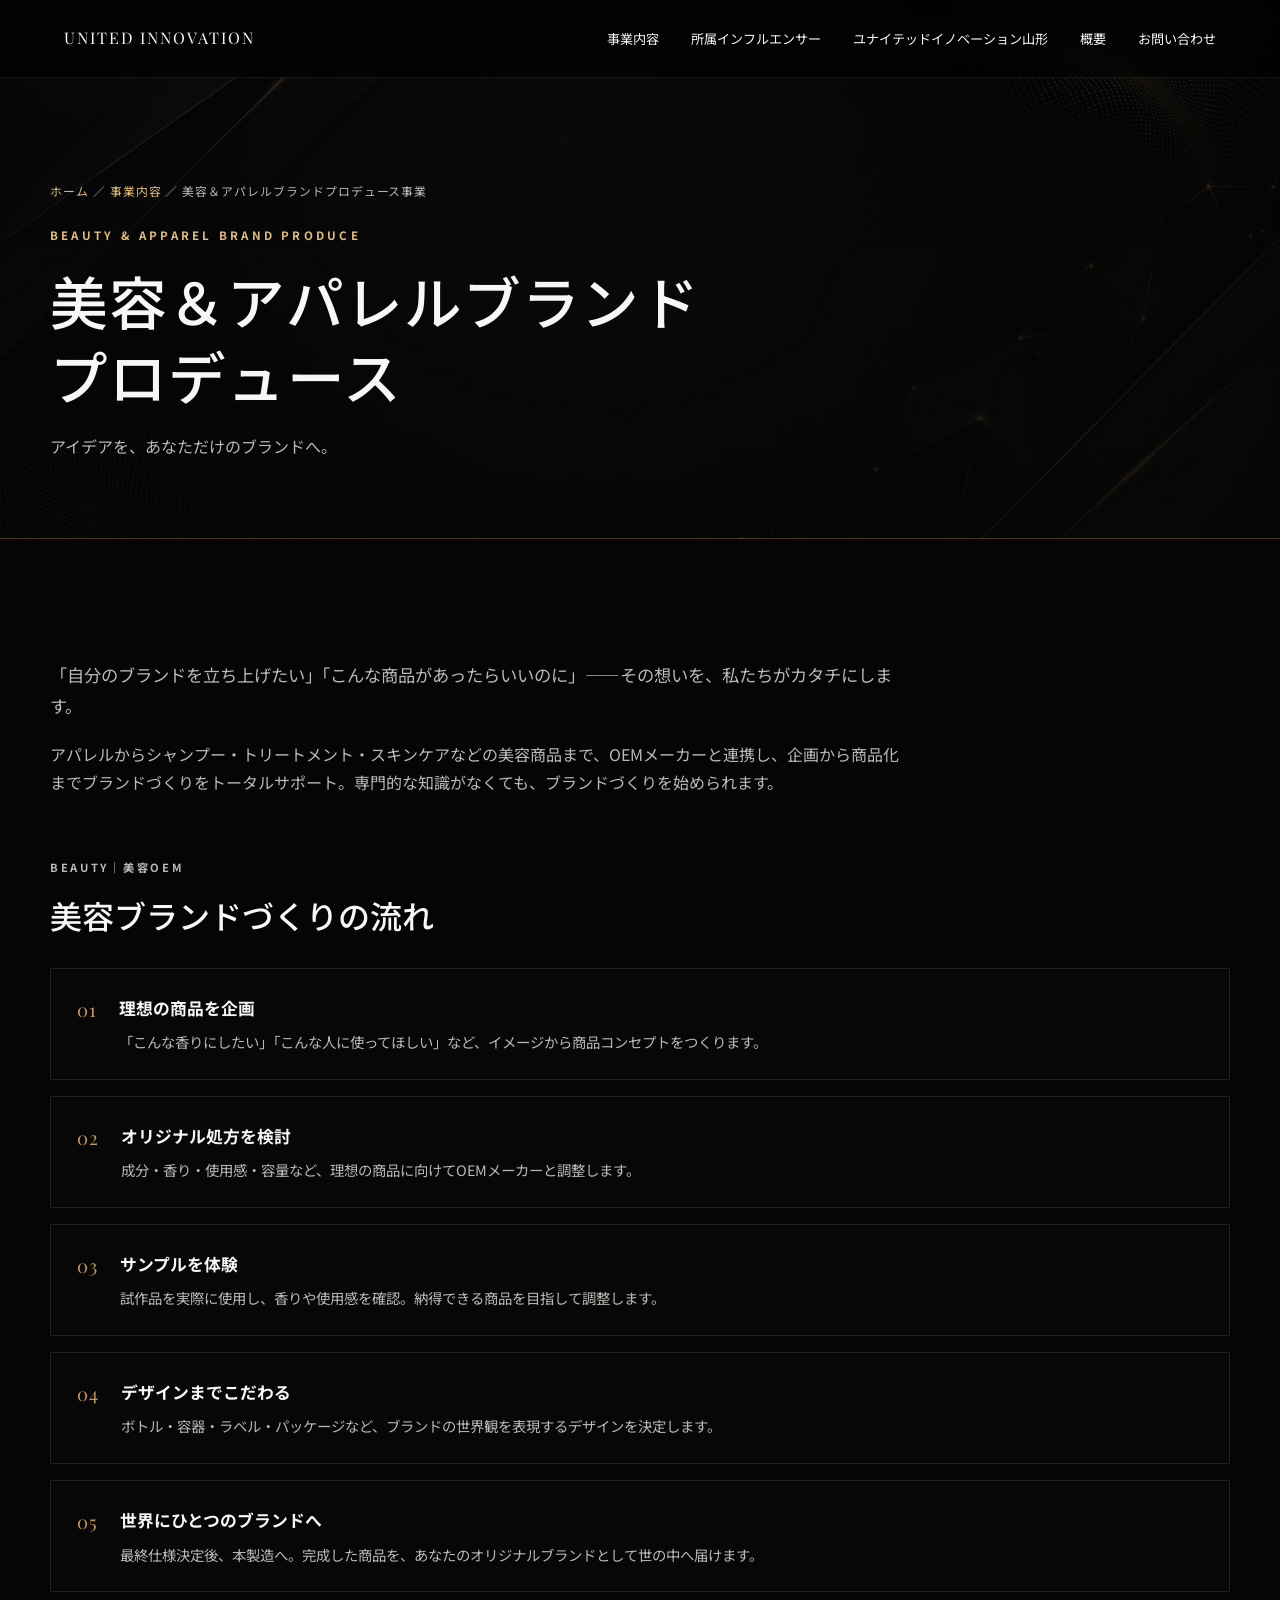
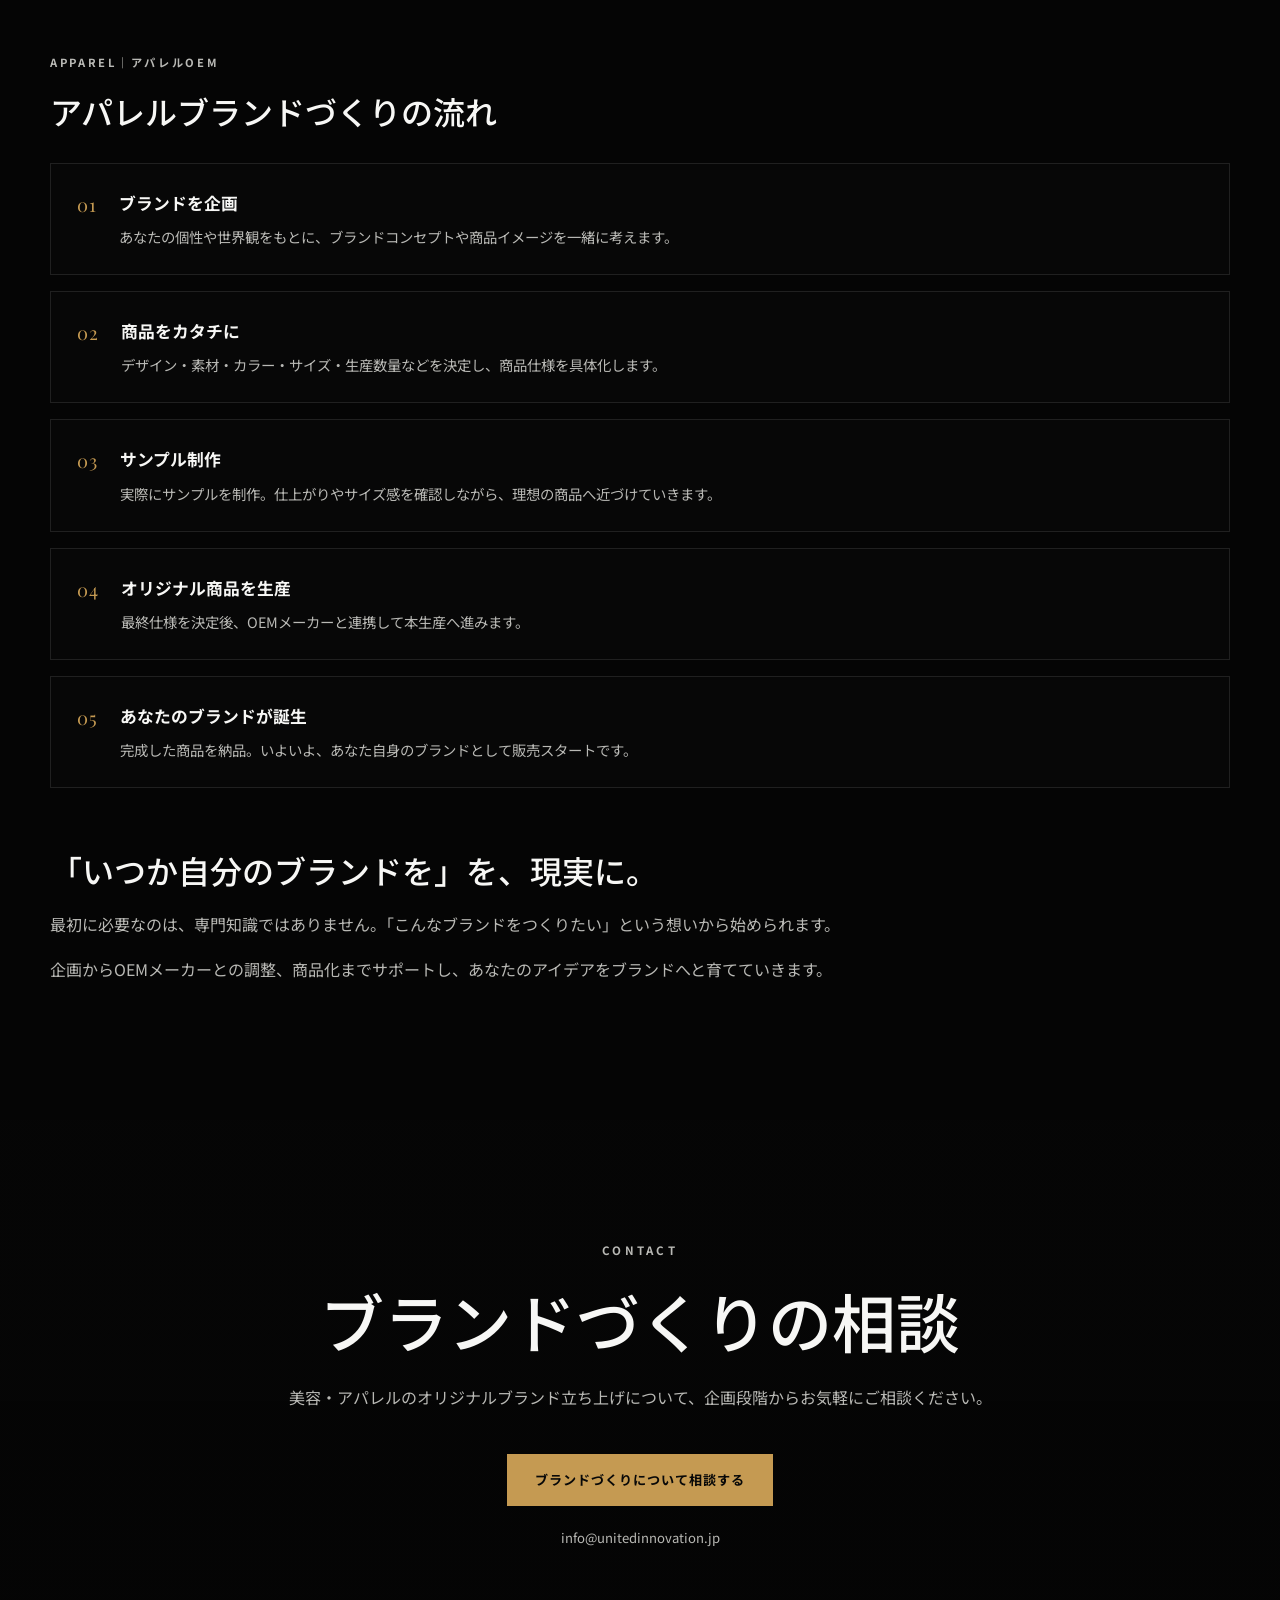
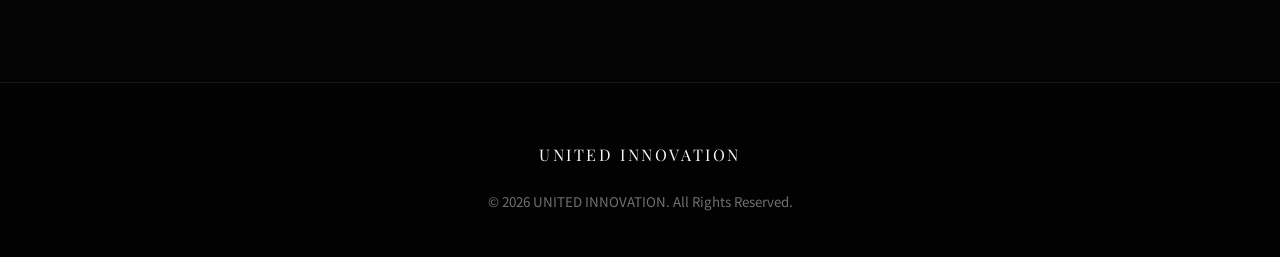
==== beauty-apparel.html @ d62bccb6 "feat: グループ体制へ再構成し6事業＋山形の詳細ページを追加 - メインページの事業を指定順に再構成(プロダクション/養成所/イベント/ビジネス/IT/美容&アパレル) - 各事業から詳細ページへ" ====
<!DOCTYPE html>
<html lang="ja">
<head>
  <meta charset="UTF-8" />
  <meta name="viewport" content="width=device-width, initial-scale=1.0" />
  <meta name="description" content="美容＆アパレルブランドプロデュース事業｜アパレルからシャンプー・スキンケアなどの美容商品まで、OEMメーカーと連携し企画から商品化までブランドづくりをトータルサポートします。" />
  <title>美容＆アパレルブランドプロデュース事業｜UNITED INNOVATION</title>
  <link rel="preconnect" href="https://fonts.googleapis.com">
  <link rel="preconnect" href="https://fonts.gstatic.com" crossorigin>
  <link href="https://fonts.googleapis.com/css2?family=Noto+Sans+JP:wght@400;500;600;700&family=Playfair+Display:wght@500;600&display=swap" rel="stylesheet">
  <link rel="stylesheet" href="style.css" />
</head>
<body class="subpage">
  <header class="header scrolled">
    <a class="logo" href="index.html">UNITED INNOVATION</a>
    <button class="menu-button" aria-label="メニューを開く" aria-expanded="false">
      <span></span><span></span><span></span>
    </button>
    <nav class="nav">
      <a href="index.html#business">事業内容</a>
      <a href="index.html#talents">所属インフルエンサー</a>
      <a href="index.html#yamagata">ユナイテッドイノベーション山形</a>
      <a href="index.html#company">概要</a>
      <a href="index.html#contact">お問い合わせ</a>
    </nav>
  </header>

  <main>
    <section class="page-hero">
      <div class="container">
        <p class="breadcrumb"><a href="index.html">ホーム</a> ／ <a href="index.html#business">事業内容</a> ／ 美容＆アパレルブランドプロデュース事業</p>
        <p class="eyebrow">BEAUTY & APPAREL BRAND PRODUCE</p>
        <h1>美容＆アパレルブランド<br>プロデュース</h1>
        <p class="page-lead">アイデアを、あなただけのブランドへ。</p>
      </div>
    </section>

    <section class="section black">
      <div class="container">
        <div class="prose reveal">
          <p class="lead-text">「自分のブランドを立ち上げたい」「こんな商品があったらいいのに」——その想いを、私たちがカタチにします。</p>
          <p>アパレルからシャンプー・トリートメント・スキンケアなどの美容商品まで、OEMメーカーと連携し、企画から商品化までブランドづくりをトータルサポート。専門的な知識がなくても、ブランドづくりを始められます。</p>
        </div>

        <div class="subsection reveal">
          <p class="sub-eyebrow">BEAUTY｜美容OEM</p>
          <h3>美容ブランドづくりの流れ</h3>
          <div class="flow-steps">
            <div class="flow-step"><span class="num">01</span><div><h4>理想の商品を企画</h4><p>「こんな香りにしたい」「こんな人に使ってほしい」など、イメージから商品コンセプトをつくります。</p></div></div>
            <div class="flow-step"><span class="num">02</span><div><h4>オリジナル処方を検討</h4><p>成分・香り・使用感・容量など、理想の商品に向けてOEMメーカーと調整します。</p></div></div>
            <div class="flow-step"><span class="num">03</span><div><h4>サンプルを体験</h4><p>試作品を実際に使用し、香りや使用感を確認。納得できる商品を目指して調整します。</p></div></div>
            <div class="flow-step"><span class="num">04</span><div><h4>デザインまでこだわる</h4><p>ボトル・容器・ラベル・パッケージなど、ブランドの世界観を表現するデザインを決定します。</p></div></div>
            <div class="flow-step"><span class="num">05</span><div><h4>世界にひとつのブランドへ</h4><p>最終仕様決定後、本製造へ。完成した商品を、あなたのオリジナルブランドとして世の中へ届けます。</p></div></div>
          </div>
        </div>

        <div class="subsection reveal">
          <p class="sub-eyebrow">APPAREL｜アパレルOEM</p>
          <h3>アパレルブランドづくりの流れ</h3>
          <div class="flow-steps">
            <div class="flow-step"><span class="num">01</span><div><h4>ブランドを企画</h4><p>あなたの個性や世界観をもとに、ブランドコンセプトや商品イメージを一緒に考えます。</p></div></div>
            <div class="flow-step"><span class="num">02</span><div><h4>商品をカタチに</h4><p>デザイン・素材・カラー・サイズ・生産数量などを決定し、商品仕様を具体化します。</p></div></div>
            <div class="flow-step"><span class="num">03</span><div><h4>サンプル制作</h4><p>実際にサンプルを制作。仕上がりやサイズ感を確認しながら、理想の商品へ近づけていきます。</p></div></div>
            <div class="flow-step"><span class="num">04</span><div><h4>オリジナル商品を生産</h4><p>最終仕様を決定後、OEMメーカーと連携して本生産へ進みます。</p></div></div>
            <div class="flow-step"><span class="num">05</span><div><h4>あなたのブランドが誕生</h4><p>完成した商品を納品。いよいよ、あなた自身のブランドとして販売スタートです。</p></div></div>
          </div>
        </div>

        <div class="subsection reveal">
          <h3>「いつか自分のブランドを」を、現実に。</h3>
          <p>最初に必要なのは、専門知識ではありません。「こんなブランドをつくりたい」という想いから始められます。</p>
          <p>企画からOEMメーカーとの調整、商品化までサポートし、あなたのアイデアをブランドへと育てていきます。</p>
        </div>
      </div>
    </section>

    <section class="section contact patterned cta-band">
      <div class="container reveal">
        <p class="eyebrow">CONTACT</p>
        <h2>ブランドづくりの相談</h2>
        <p>美容・アパレルのオリジナルブランド立ち上げについて、企画段階からお気軽にご相談ください。</p>
        <a class="button button-primary" href="mailto:info@unitedinnovation.jp?subject=美容・アパレルブランドプロデュースについての相談">ブランドづくりについて相談する</a>
        <p class="contact-email">info@unitedinnovation.jp</p>
      </div>
    </section>
  </main>

  <footer class="footer">
    <p>UNITED INNOVATION</p>
    <small>© <span id="year"></span> UNITED INNOVATION. All Rights Reserved.</small>
  </footer>

  <script src="script.js"></script>
</body>
</html>
---- style.css ----
:root {
  --black: #050505;
  --black-soft: #111;
  --white: #f7f7f5;
  --gray: #b9b9b5;
  --gold: #c59a52;
  --gold-light: #e1bd78;
  --line: rgba(197,154,82,.32);
  --max: 1180px;
}

* { box-sizing: border-box; }
html { scroll-behavior: smooth; }
body {
  margin: 0;
  color: var(--white);
  background: var(--black);
  font-family: "Noto Sans JP", sans-serif;
  line-height: 1.8;
}
a { color: inherit; text-decoration: none; }
img { display: block; max-width: 100%; }

.header {
  position: fixed;
  z-index: 1000;
  top: 0;
  left: 0;
  width: 100%;
  height: 78px;
  padding: 0 5vw;
  display: flex;
  align-items: center;
  justify-content: space-between;
  border-bottom: 1px solid rgba(255,255,255,.08);
  background: rgba(0,0,0,.58);
  backdrop-filter: blur(14px);
}
.logo {
  font-family: "Playfair Display", serif;
  letter-spacing: .12em;
  font-size: 1rem;
}
.nav { display: flex; gap: 2rem; font-size: .82rem; }
.nav a { transition: color .25s; }
.nav a:hover { color: var(--gold-light); }

.menu-button {
  display: none;
  padding: 8px;
  border: 0;
  background: transparent;
}
.menu-button span {
  display: block;
  width: 25px;
  height: 1px;
  margin: 6px 0;
  background: #fff;
}

/* ヒーローはヘッダー・コピー・見出しがすべて埋め込まれた画像そのものを、
   どの画面でも全体が欠けずに表示する。
   モバイル・タブレットの縦長画面では画面幅いっぱいに表示し、
   画像上部のヘッダーデザインが実ヘッダーと重なって単一ヘッダーに見えるようにする */
.hero {
  display: flex;
  justify-content: center;
  align-items: flex-start;
  background: var(--black);
}
/* 画像を基準に透明リンクを重ねるためのラッパー。画像の高さぴったりに収まる */
.hero-media {
  position: relative;
  width: 100%;
}
/* picture はデフォルトで content 幅になるため、画面幅いっぱいに広げる */
.hero picture {
  display: block;
  width: 100%;
}
.hero-image {
  display: block;
  width: 100%;
  height: auto;
  margin: 0 auto;
}
/* 画像内の「事業を見る」ボタン位置に重ねる透明クリック領域(スマホ・タブレット=縦長画像基準) */
.hero-cta {
  position: absolute;
  left: 3.5%;
  top: 60.5%;
  width: 26%;
  height: 7.5%;
  z-index: 2;
  cursor: pointer;
}

/* PC(横長画面)ではヘッダー・コピーが埋め込まれた横長画像を画面幅いっぱいに表示する。
   引き伸ばし・見切れ・左右の余白が出ないよう width:100% / height:auto で自然に表示 */
@media (min-width: 901px) {
  .hero {
    min-height: 100vh;
    align-items: center;
    padding-top: 0;
  }
  .hero-image {
    width: 100%;
    max-width: 100%;
    height: auto;
  }
  /* PCは横長画像基準でボタン位置を上書き */
  .hero-cta {
    left: 6.5%;
    top: 71%;
    width: 15%;
    height: 9%;
  }
  /* 画像内にヘッダー(ロゴ・メニュー)が含まれるため、最上部では実ヘッダーを隠して
     二重表示を防ぐ。スクロールするとナビゲーション用の実ヘッダーが現れる */
  .header {
    transition: transform .35s ease, background .35s ease;
  }
  .header:not(.scrolled) {
    transform: translateY(-100%);
    pointer-events: none;
  }
}
.eyebrow {
  margin: 0 0 18px;
  color: var(--gold-light);
  font-size: .72rem;
  font-weight: 700;
  letter-spacing: .28em;
}
h1, h2, h3 { margin-top: 0; line-height: 1.35; }
h1 {
  margin-bottom: 26px;
  font-family: "Playfair Display", "Noto Sans JP", serif;
  font-size: clamp(2.8rem, 7vw, 6.7rem);
  font-weight: 500;
  letter-spacing: .02em;
}

.section { padding: 120px 0; }
/* 「事業を見る」からのアンカー移動時、見出しが固定ヘッダー(78px)に隠れないよう余白を確保 */
#business { scroll-margin-top: 90px; }
.black { background: var(--black); }
.patterned {
  background:
    linear-gradient(rgba(5,5,5,.88), rgba(5,5,5,.92)),
    center / cover fixed url("assets/background.jpeg");
}
.container {
  width: min(var(--max), calc(100% - 48px));
  margin: 0 auto;
}
.section-heading { max-width: 760px; margin-bottom: 58px; }
.section-heading h2, .contact h2 {
  margin-bottom: 18px;
  font-family: "Playfair Display", "Noto Sans JP", serif;
  font-size: clamp(2rem, 5vw, 4rem);
  font-weight: 500;
}
.section-heading > p:last-child { color: var(--gray); }

.grid { display: grid; gap: 22px; }
.business-grid { grid-template-columns: repeat(2, 1fr); }
.two-column { grid-template-columns: repeat(2, 1fr); }
.card {
  min-height: 290px;
  padding: 38px;
  border: 1px solid rgba(255,255,255,.11);
  background: rgba(10,10,10,.74);
  transition: transform .3s, border-color .3s;
}
.card:hover { transform: translateY(-6px); border-color: var(--line); }
.card > span {
  color: var(--gold);
  font-family: "Playfair Display", serif;
  font-size: .9rem;
}
.card h3 { margin: 34px 0 18px; font-size: 1.45rem; }
.card p { color: var(--gray); }
.accent-card { border-color: var(--line); }
.small-gold { color: var(--gold-light) !important; font-size: .78rem; letter-spacing: .12em; }
.accent-card strong { display: block; margin-top: 24px; color: var(--gold-light); }

.talent-profile {
  display: grid;
  grid-template-columns: .84fr 1.16fr;
  gap: clamp(36px, 7vw, 90px);
  align-items: center;
}
.talent-image-wrap { position: relative; }
.talent-image-wrap::before {
  content: "";
  position: absolute;
  inset: -13px 13px 13px -13px;
  border: 1px solid var(--gold);
  z-index: 0;
}
.talent-image {
  position: relative;
  z-index: 1;
  aspect-ratio: 4 / 5;
  width: 100%;
  object-fit: cover;
  filter: saturate(.72) contrast(1.03);
}
.talent-label { color: var(--gold-light); font-size: .76rem; letter-spacing: .16em; }
.talent-content h3 {
  margin-bottom: 2px;
  font-family: "Playfair Display", "Noto Sans JP", serif;
  font-size: clamp(2.7rem, 5vw, 5rem);
  font-weight: 500;
}
.talent-field { color: var(--gray); }
blockquote {
  margin: 28px 0;
  padding: 2px 0 2px 24px;
  border-left: 1px solid var(--gold);
  font-family: "Playfair Display", "Noto Sans JP", serif;
  font-size: 1.15rem;
  line-height: 2;
}
.tags { display: flex; flex-wrap: wrap; gap: 10px; margin: 28px 0; }
.tags span {
  padding: 7px 14px;
  border: 1px solid rgba(255,255,255,.18);
  color: #ddd;
  font-size: .78rem;
}
.sns-links { display: flex; flex-wrap: wrap; gap: 10px; margin-bottom: 28px; }
.sns-links a {
  display: inline-flex;
  align-items: center;
  min-height: 44px;
  padding: 8px 18px;
  border: 1px solid rgba(197,154,82,.4);
  color: var(--gold-light);
  font-size: .82rem;
  letter-spacing: .04em;
  transition: background .25s ease, color .25s ease;
}
.sns-links a:hover { background: var(--gold); color: #080808; }

/* 業務提携インフルエンサーネットワーク */
.network-panel {
  display: grid;
  grid-template-columns: .82fr 1.18fr;
  gap: clamp(36px, 6vw, 76px);
  align-items: center;
  padding: clamp(38px, 5vw, 60px);
  border: 1px solid var(--line);
  background:
    linear-gradient(135deg, rgba(197,154,82,.1), rgba(10,10,10,.2) 42%),
    rgba(8,8,8,.82);
}
.network-figure { text-align: center; }
.network-number {
  font-family: "Playfair Display", "Noto Sans JP", serif;
  font-weight: 600;
  line-height: 1;
  font-size: clamp(4.4rem, 13vw, 8.4rem);
  color: var(--gold-light);
  letter-spacing: .01em;
}
.network-number small {
  display: inline-block;
  margin-left: 6px;
  font-size: clamp(1.4rem, 4vw, 2.4rem);
  color: var(--gold);
}
.network-figure .network-caption {
  margin-top: 10px;
  color: var(--gray);
  font-size: .82rem;
  letter-spacing: .14em;
}
.network-content h3 {
  margin-bottom: 22px;
  font-family: "Playfair Display", "Noto Sans JP", serif;
  font-size: clamp(1.5rem, 3.4vw, 2.15rem);
  font-weight: 500;
  line-height: 1.5;
}
.network-content p { color: var(--gray); margin: 0 0 16px; }
.network-content p:last-child { margin-bottom: 0; }
.network-genres { display: flex; flex-wrap: wrap; gap: 10px; margin-top: 24px; }
.network-genres span {
  padding: 7px 14px;
  border: 1px solid rgba(197,154,82,.4);
  color: var(--gold-light);
  font-size: .78rem;
}

.company-layout {
  display: grid;
  grid-template-columns: .72fr 1.28fr;
  gap: 70px;
}
.company-table { margin: 0; border-top: 1px solid rgba(255,255,255,.16); }
.company-table div {
  display: grid;
  grid-template-columns: 150px 1fr;
  gap: 28px;
  padding: 24px 0;
  border-bottom: 1px solid rgba(255,255,255,.12);
}
.company-table dt { color: var(--gold-light); }
.company-table dd { margin: 0; color: #d1d1ce; }
.company-table a { text-decoration: underline; text-underline-offset: 4px; }

.contact { text-align: center; }
.contact-inner { max-width: 760px; }
.contact h2 { margin-bottom: 20px; }
.contact p { color: var(--gray); }
.contact-email { margin-top: 20px; font-size: .82rem; }

.button {
  display: inline-flex;
  justify-content: center;
  align-items: center;
  min-height: 52px;
  padding: 0 28px;
  font-size: .82rem;
  letter-spacing: .08em;
  transition: all .25s;
}
.button-primary { background: var(--gold); color: #080808; font-weight: 700; }
.button-primary:hover { background: var(--gold-light); transform: translateY(-2px); }
.button-outline { border: 1px solid var(--gold); color: var(--gold-light); }
.button-outline:hover { background: var(--gold); color: #080808; }

.footer {
  padding: 42px 24px;
  text-align: center;
  border-top: 1px solid rgba(255,255,255,.08);
  background: #020202;
}
.footer p { font-family: "Playfair Display", serif; letter-spacing: .16em; }
.footer small { color: #717171; }

.reveal {
  opacity: 0;
  transform: translateY(26px);
  transition: opacity .8s ease, transform .8s ease;
}
.reveal.visible {
  opacity: 1;
  transform: translateY(0);
}

@media (max-width: 840px) {
  .header { height: 68px; }
  .menu-button { display: block; }
  .nav {
    position: fixed;
    inset: 68px 0 auto 0;
    display: none;
    flex-direction: column;
    padding: 26px 24px 34px;
    background: rgba(0,0,0,.97);
    border-bottom: 1px solid rgba(255,255,255,.12);
  }
  .nav.open { display: flex; }
  .business-grid, .two-column, .talent-profile, .company-layout, .network-panel { grid-template-columns: 1fr; }
  .network-panel { text-align: center; }
  .network-content { text-align: left; }
  .network-genres { justify-content: flex-start; }
  .talent-profile { gap: 46px; }
  .talent-image-wrap { max-width: 520px; }
  .company-layout { gap: 20px; }
  .section { padding: 88px 0; }
  /* iOS Safari では background-attachment:fixed が背景を拡大・ズレさせるため、モバイルではスクロール追従に切り替える */
  .patterned { background-attachment: scroll; }
}
@media (max-width: 560px) {
  .container { width: min(100% - 30px, var(--max)); }
  .hero-content { padding-left: 20px; padding-right: 20px; }
  .card { min-height: auto; padding: 28px 24px; }
  .company-table div { grid-template-columns: 1fr; gap: 7px; }
  .company-table dd { word-break: break-word; }
  blockquote { font-size: 1rem; }
}

/* ============================================================
   事業カードのリンク化・共通アクセント（メインページ）
   ============================================================ */
a.card { display: flex; flex-direction: column; }
.card .more {
  margin-top: auto;
  padding-top: 22px;
  color: var(--gold-light);
  font-size: .8rem;
  letter-spacing: .08em;
}
a.card:hover .more { color: var(--gold); }
.card-sub {
  display: block;
  margin-top: 6px;
  font-size: .82rem;
  letter-spacing: .1em;
  color: var(--gold-light);
  font-weight: 400;
}
.inline-accent { color: var(--gold-light); font-weight: 700; }
.yamagata-hub-link { margin-top: 26px; }

/* ============================================================
   詳細ページ（枝分かれページ）共通スタイル
   ============================================================ */
/* 詳細ページではヒーロー画像がないため、ヘッダーを常時表示にする */
@media (min-width: 901px) {
  body.subpage .header,
  body.subpage .header:not(.scrolled) {
    transform: none;
    pointer-events: auto;
  }
}
.page-hero {
  padding: clamp(118px, 17vw, 168px) 0 clamp(48px, 7vw, 78px);
  background:
    linear-gradient(rgba(5,5,5,.84), rgba(5,5,5,.92)),
    center / cover url("assets/background.jpeg");
  border-bottom: 1px solid var(--line);
}
.breadcrumb { margin-bottom: 24px; font-size: .74rem; letter-spacing: .08em; color: var(--gray); }
.breadcrumb a { color: var(--gold-light); }
.breadcrumb a:hover { text-decoration: underline; text-underline-offset: 3px; }
.page-hero h1 {
  margin-bottom: 18px;
  font-family: "Playfair Display", "Noto Sans JP", serif;
  font-size: clamp(1.9rem, 5.2vw, 3.6rem);
  font-weight: 500;
  line-height: 1.3;
}
.page-hero .page-lead { color: var(--gray); max-width: 720px; margin: 0; }

.prose { max-width: 860px; }
.prose > p { color: var(--gray); margin: 0 0 18px; }
.lead-text { font-size: 1.08rem; color: var(--white); }

.subsection { margin-top: 60px; }
.subsection:first-child { margin-top: 0; }
.sub-eyebrow {
  margin: 0 0 12px;
  color: var(--gold-light);
  font-size: .7rem;
  font-weight: 700;
  letter-spacing: .24em;
}
.subsection > h3 {
  margin: 0 0 16px;
  font-family: "Playfair Display", "Noto Sans JP", serif;
  font-size: clamp(1.35rem, 3.4vw, 2rem);
  font-weight: 500;
  line-height: 1.45;
}
.subsection > p { color: var(--gray); margin: 0 0 16px; }

/* 料金プランカード */
.plan-grid { display: grid; grid-template-columns: repeat(3, 1fr); gap: 20px; margin-top: 28px; }
.plan-grid.cols-2 { grid-template-columns: repeat(2, 1fr); }
.plan-card {
  display: flex;
  flex-direction: column;
  padding: 32px 28px;
  border: 1px solid rgba(255,255,255,.12);
  background: rgba(10,10,10,.72);
}
.plan-card.featured { border-color: var(--line); background: linear-gradient(135deg, rgba(197,154,82,.1), rgba(10,10,10,.3) 46%), rgba(8,8,8,.82); }
.plan-card .plan-name { color: var(--gold-light); font-size: .74rem; letter-spacing: .16em; margin: 0 0 8px; }
.plan-card h4 { margin: 0 0 10px; font-size: 1.2rem; }
.plan-card .price {
  margin: 0 0 20px;
  font-family: "Playfair Display", "Noto Sans JP", serif;
  color: var(--gold-light);
  font-size: 1.7rem;
  line-height: 1.3;
}
.plan-card .price small { font-size: .82rem; color: var(--gray); }
.plan-card ul { list-style: none; margin: 0; padding: 0; }
.plan-card li { color: var(--gray); font-size: .85rem; padding: 8px 0; border-bottom: 1px solid rgba(255,255,255,.08); }
.plan-card li:last-child { border-bottom: 0; }

/* フロー（手順）ステップ */
.flow-steps { display: grid; gap: 16px; margin-top: 28px; }
.flow-step {
  display: grid;
  grid-template-columns: auto 1fr;
  gap: 22px;
  padding: 24px 26px;
  border: 1px solid rgba(255,255,255,.1);
  background: rgba(10,10,10,.55);
  align-items: start;
}
.flow-step .num { font-family: "Playfair Display", serif; color: var(--gold); font-size: 1.15rem; letter-spacing: .06em; }
.flow-step h4 { margin: 0 0 6px; font-size: 1.05rem; }
.flow-step p { margin: 0; color: var(--gray); font-size: .9rem; }

/* チェックリスト・箇条書き */
.check-list { list-style: none; margin: 18px 0 0; padding: 0; display: grid; gap: 11px; }
.check-list li { position: relative; padding-left: 22px; color: var(--gray); }
.check-list li::before { content: "—"; position: absolute; left: 0; color: var(--gold); }

/* サービス項目ブロック */
.item-list { display: grid; gap: 18px; margin-top: 24px; }
.item-list .item { padding: 22px 24px; border: 1px solid rgba(255,255,255,.1); background: rgba(10,10,10,.5); }
.item-list .item h4 { margin: 0 0 8px; font-size: 1.05rem; color: var(--gold-light); }
.item-list .item p { margin: 0; color: var(--gray); font-size: .92rem; }

/* 所属インフルエンサー一覧の補足数字 */
.roster-note {
  margin-top: 40px;
  padding: 28px 30px;
  border: 1px solid var(--line);
  background: linear-gradient(135deg, rgba(197,154,82,.1), rgba(10,10,10,.2) 44%), rgba(8,8,8,.82);
  text-align: center;
}
.roster-note .big { font-family: "Playfair Display","Noto Sans JP",serif; color: var(--gold-light); font-size: clamp(2rem,7vw,3rem); line-height: 1.1; }
.roster-note .cap { color: var(--gray); font-size: .85rem; letter-spacing: .08em; margin-top: 6px; }

/* 補足・注意書き */
.note-box { margin-top: 30px; padding: 20px 24px; border: 1px solid rgba(255,255,255,.1); background: rgba(255,255,255,.02); color: var(--gray); font-size: .84rem; }
.note-box p { margin: 0 0 8px; }
.note-box p:last-child { margin-bottom: 0; }

/* 詳細ページ内 CTA 帯 */
.cta-band { text-align: center; }
.cta-band .container { max-width: 720px; }
.cta-band h2 { margin-bottom: 18px; }
.cta-band p { color: var(--gray); }
.cta-band .button { margin-top: 26px; }
.status-lines { margin-top: 24px; display: grid; gap: 8px; }
.status-lines span { color: var(--gold-light); font-size: .86rem; letter-spacing: .06em; }

@media (max-width: 840px) {
  .plan-grid, .plan-grid.cols-2 { grid-template-columns: 1fr; }
}
@media (max-width: 560px) {
  .flow-step { grid-template-columns: 1fr; gap: 8px; padding: 22px 20px; }
}
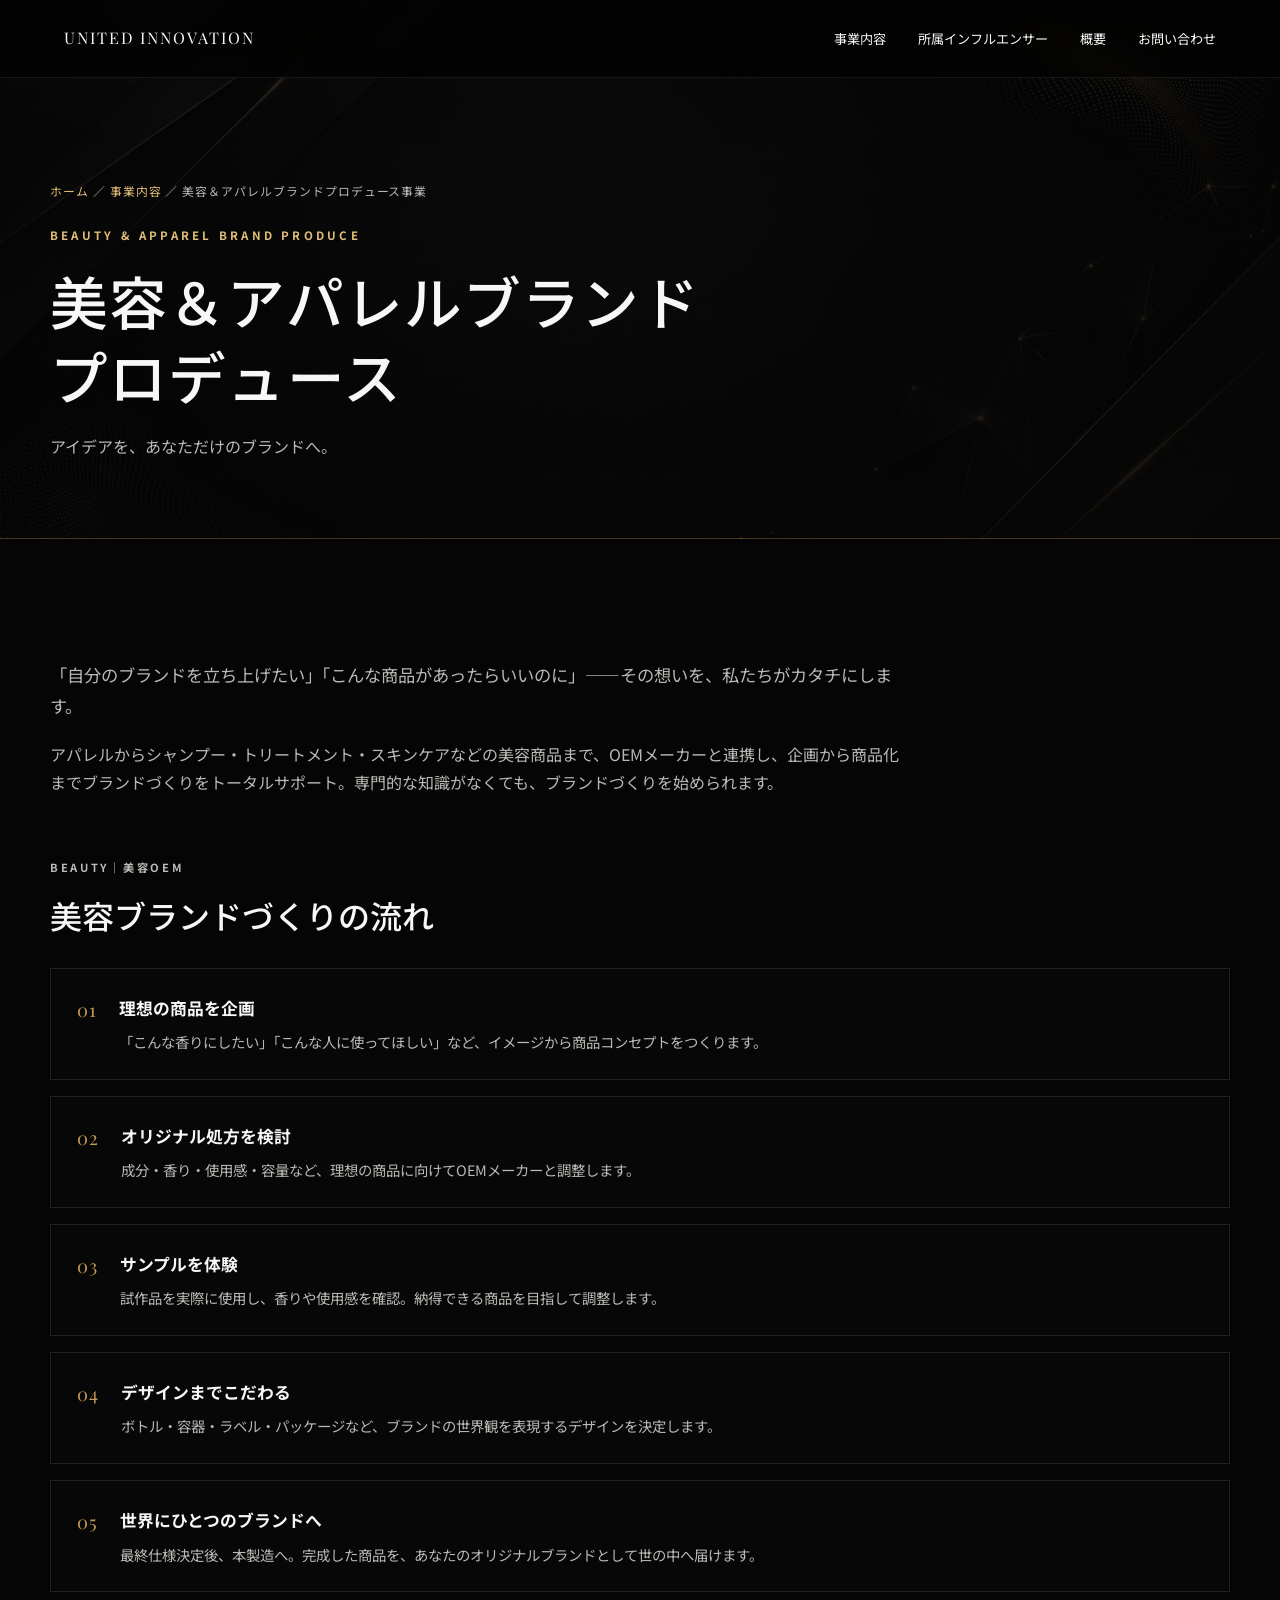
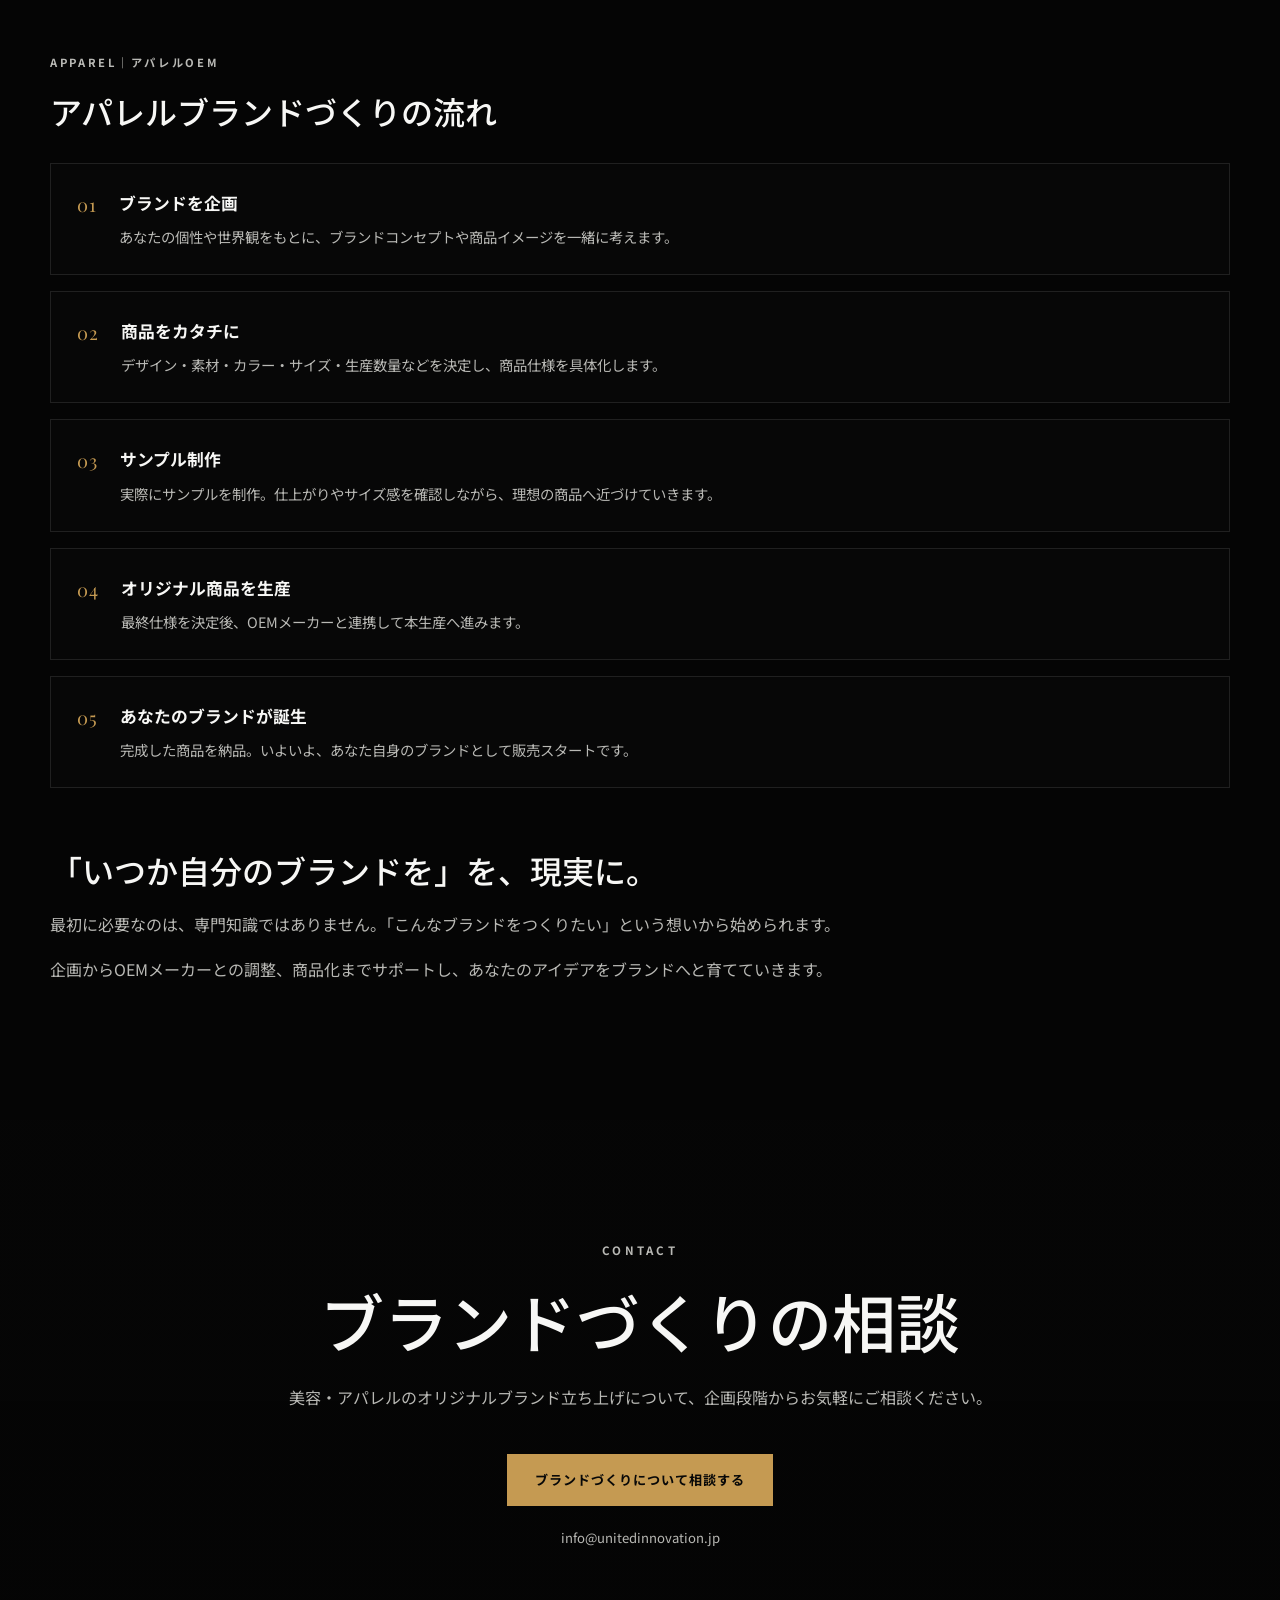
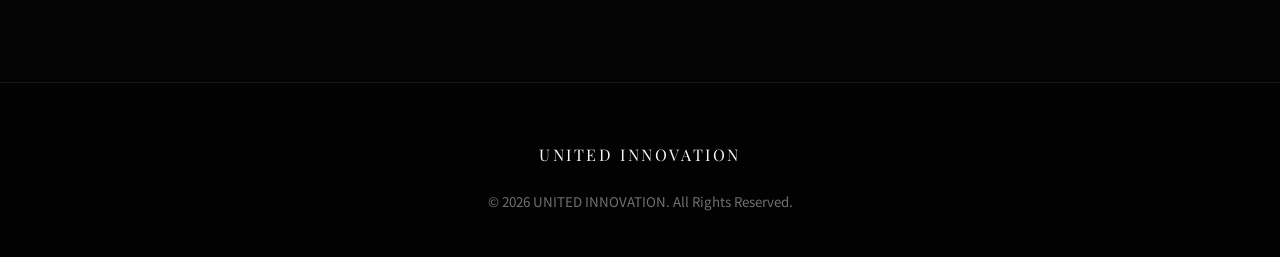
==== commit a3950752: "山形サッカー・フットサル関連ページと記載を削除" ====
--- a/beauty-apparel.html
+++ b/beauty-apparel.html
@@ -19,7 +19,6 @@
     <nav class="nav">
       <a href="index.html#business">事業内容</a>
       <a href="index.html#talents">所属インフルエンサー</a>
-      <a href="index.html#yamagata">ユナイテッドイノベーション山形</a>
       <a href="index.html#company">概要</a>
       <a href="index.html#contact">お問い合わせ</a>
     </nav>
--- a/style.css
+++ b/style.css
@@ -406,7 +406,6 @@
   font-weight: 400;
 }
 .inline-accent { color: var(--gold-light); font-weight: 700; }
-.yamagata-hub-link { margin-top: 26px; }
 
 /* ============================================================
    詳細ページ（枝分かれページ）共通スタイル
